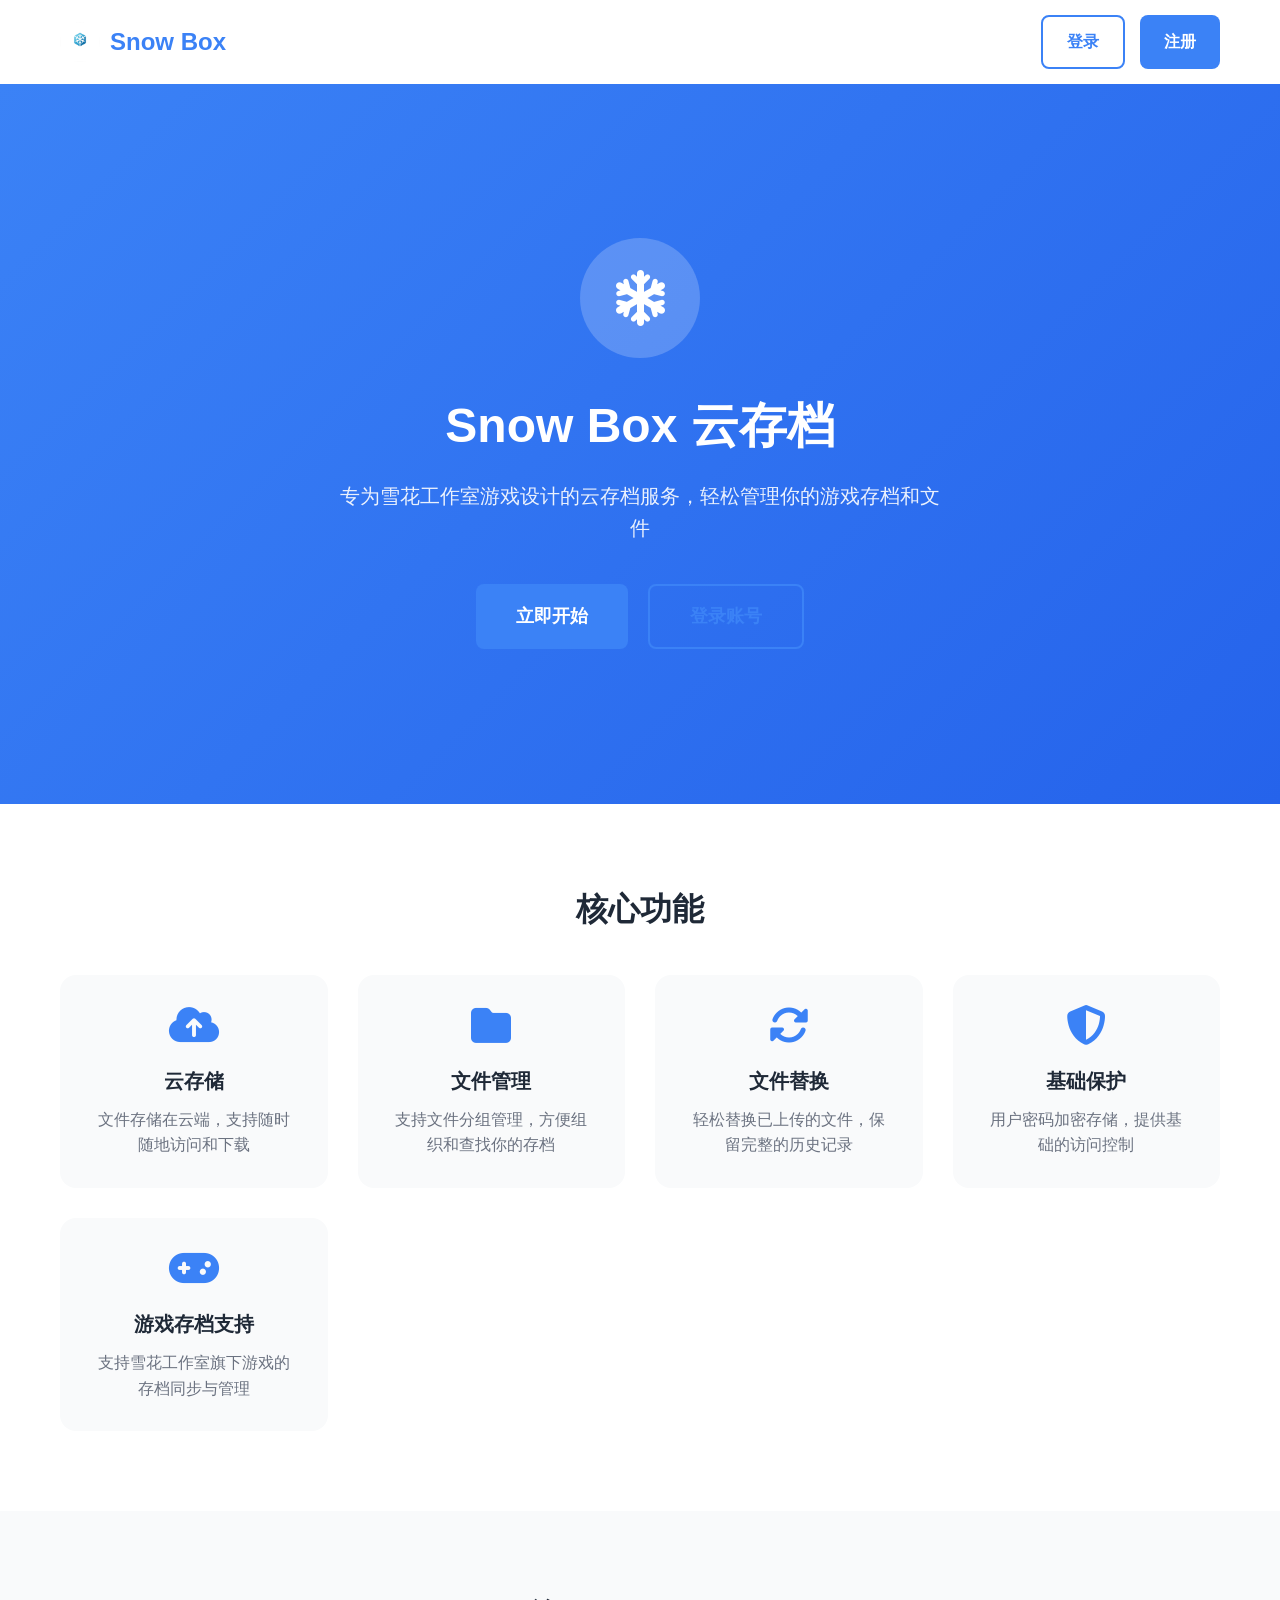
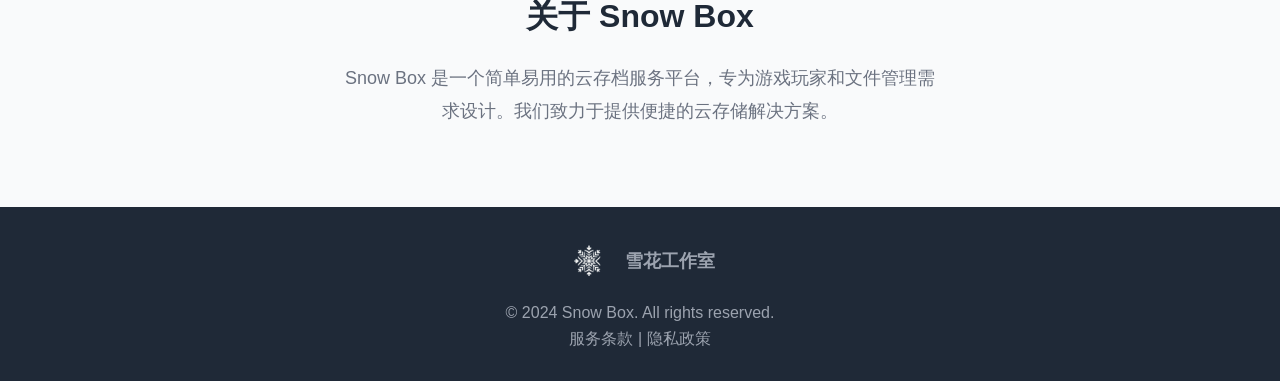
==== index.html @ e4f9a403 "修复 Pages Functions 导入路径问题" ====
<!DOCTYPE html>
<html lang="zh-CN">
<head>
  <meta charset="UTF-8">
  <meta name="viewport" content="width=device-width, initial-scale=1.0">
  <title>Snow Box - 云存档服务</title>
  <link rel="stylesheet" href="css/main.css">
  <link rel="stylesheet" href="css/index.css">
  <link rel="stylesheet" href="https://cdnjs.cloudflare.com/ajax/libs/font-awesome/6.4.0/css/all.min.css">
  <script src="js/auth.js"></script>
  <script>
    // 检查是否已登录
    document.addEventListener('DOMContentLoaded', function() {
      var currentUser = getCurrentUser();
      if (currentUser) {
        // 已登录，自动跳转到 dashboard
        window.location.href = 'dashboard.html';
      }
    });
  </script>
</head>
<body>
  <header>
    <div class="container">
      <nav>
        <div class="logo">
          <img src="logo.jpeg" alt="Snow Box Logo">
          <span>Snow Box</span>
        </div>
        <div class="nav-buttons">
          <a href="login.html" class="btn btn-secondary">登录</a>
          <a href="register.html" class="btn btn-primary">注册</a>
        </div>
      </nav>
    </div>
  </header>

  <section class="hero">
    <div class="container">
      <div class="hero-content">
        <div class="hero-icon">
          <i class="fas fa-snowflake"></i>
        </div>
        <h1>Snow Box 云存档</h1>
        <p>专为雪花工作室游戏设计的云存档服务，轻松管理你的游戏存档和文件</p>
        <div class="hero-buttons">
          <a href="register.html" class="btn btn-primary btn-large">立即开始</a>
          <a href="login.html" class="btn btn-secondary btn-large">登录账号</a>
        </div>
      </div>
    </div>
  </section>

  <section class="features">
    <div class="container">
      <h2>核心功能</h2>
      <div class="features-grid">
        <div class="feature-card">
          <i class="fas fa-cloud-upload-alt"></i>
          <h3>云存储</h3>
          <p>文件存储在云端，支持随时随地访问和下载</p>
        </div>
        <div class="feature-card">
          <i class="fas fa-folder"></i>
          <h3>文件管理</h3>
          <p>支持文件分组管理，方便组织和查找你的存档</p>
        </div>
        <div class="feature-card">
          <i class="fas fa-sync-alt"></i>
          <h3>文件替换</h3>
          <p>轻松替换已上传的文件，保留完整的历史记录</p>
        </div>
        <div class="feature-card">
          <i class="fas fa-shield-alt"></i>
          <h3>基础保护</h3>
          <p>用户密码加密存储，提供基础的访问控制</p>
        </div>
        <div class="feature-card">
          <i class="fas fa-gamepad"></i>
          <h3>游戏存档支持</h3>
          <p>支持雪花工作室旗下游戏的存档同步与管理</p>
        </div>
      </div>
    </div>
  </section>

  <section class="about">
    <div class="container">
      <h2>关于 Snow Box</h2>
      <p>Snow Box 是一个简单易用的云存档服务平台，专为游戏玩家和文件管理需求设计。我们致力于提供便捷的云存储解决方案。</p>
    </div>
  </section>

  <footer>
    <div class="container">
      <div class="studio-branding" style="display: flex; align-items: center; justify-content: center; gap: 12px; margin-bottom: 15px;">
        <img src="snowwhite.png" alt="雪花工作室" style="width: 48px; height: 48px;">
        <span style="font-weight: 600; color: #9ca3af; font-size: 18px;">雪花工作室</span>
      </div>
      <p>&copy; 2024 Snow Box. All rights reserved.</p>
      <p><a href="terms.html">服务条款</a> | <a href="privacy.html">隐私政策</a></p>
    </div>
  </footer>
</body>
</html>
---- css/main.css ----
:root {
  --primary-color: #3B82F6;
  --primary-dark: #2563EB;
  --secondary-color: #10B981;
  --accent-color: #F59E0B;
  --dark-color: #1F2937;
  --light-color: #F9FAFB;
  --text-primary: #111827;
  --text-secondary: #6B7280;
  --border-color: #E5E7EB;
  --success-color: #10B981;
  --error-color: #EF4444;
  --shadow-sm: 0 1px 2px 0 rgba(0, 0, 0, 0.05);
  --shadow-md: 0 4px 6px -1px rgba(0, 0, 0, 0.1), 0 2px 4px -1px rgba(0, 0, 0, 0.06);
  --shadow-lg: 0 10px 15px -3px rgba(0, 0, 0, 0.1), 0 4px 6px -2px rgba(0, 0, 0, 0.05);
  --transition: all 0.3s ease;
}

* {
  margin: 0;
  padding: 0;
  box-sizing: border-box;
}

html {
  scroll-behavior: smooth;
}

body {
  font-family: 'Inter', -apple-system, BlinkMacSystemFont, 'Segoe UI', Roboto, Oxygen, Ubuntu, Cantarell, sans-serif;
  line-height: 1.6;
  color: var(--text-primary);
  background-color: var(--light-color);
}

.container {
  max-width: 1200px;
  margin: 0 auto;
  padding: 0 20px;
}

.btn {
  display: inline-flex;
  align-items: center;
  justify-content: center;
  gap: 8px;
  padding: 12px 24px;
  border: none;
  border-radius: 8px;
  font-size: 16px;
  font-weight: 600;
  text-decoration: none;
  text-align: center;
  cursor: pointer;
  transition: var(--transition);
}

.btn-primary {
  background-color: var(--primary-color);
  color: white;
}

.btn-primary:hover {
  background-color: var(--primary-dark);
  transform: translateY(-2px);
  box-shadow: var(--shadow-md);
}

.btn-secondary {
  background-color: transparent;
  color: var(--primary-color);
  border: 2px solid var(--primary-color);
}

.btn-secondary:hover {
  background-color: var(--primary-color);
  color: white;
}

.btn-large {
  padding: 16px 40px;
  font-size: 18px;
}

.btn-logout {
  background-color: var(--error-color);
  color: white;
  padding: 8px 16px;
  font-size: 14px;
}

.btn-logout:hover {
  background-color: #DC2626;
}

.section {
  padding: 80px 0;
}

.section-title {
  font-size: 32px;
  font-weight: 700;
  text-align: center;
  margin-bottom: 40px;
  color: var(--dark-color);
}

.error-message {
  color: var(--error-color);
  font-size: 14px;
  margin-top: 5px;
  display: none;
}

.message {
  display: flex;
  align-items: center;
  gap: 10px;
  padding: 15px;
  border-radius: 8px;
  margin-top: 15px;
  display: none;
}

.message-success {
  background-color: #D1FAE5;
  color: #065F46;
}

.message-error {
  background-color: #FEE2E2;
  color: #991B1B;
}
---- css/index.css ----
header {
  background-color: white;
  box-shadow: var(--shadow-sm);
  padding: 15px 0;
}

nav {
  display: flex;
  justify-content: space-between;
  align-items: center;
}

.logo {
  display: flex;
  align-items: center;
  gap: 10px;
  font-size: 24px;
  font-weight: 700;
  color: var(--primary-color);
}

.logo img {
  height: 40px;
  border-radius: 50%;
}

.nav-buttons {
  display: flex;
  gap: 15px;
}

.hero {
  min-height: 80vh;
  display: flex;
  align-items: center;
  justify-content: center;
  background: linear-gradient(135deg, var(--primary-color) 0%, var(--primary-dark) 100%);
  color: white;
  text-align: center;
  padding: 60px 20px;
}

.hero-content {
  max-width: 600px;
}

.hero-icon {
  width: 120px;
  height: 120px;
  margin: 0 auto 30px;
  background-color: rgba(255, 255, 255, 0.2);
  border-radius: 50%;
  display: flex;
  align-items: center;
  justify-content: center;
  font-size: 56px;
}

.hero h1 {
  font-size: 48px;
  font-weight: 800;
  margin-bottom: 15px;
}

.hero p {
  font-size: 20px;
  margin-bottom: 40px;
  opacity: 0.9;
}

.hero-buttons {
  display: flex;
  gap: 20px;
  justify-content: center;
  flex-wrap: wrap;
}

.features {
  padding: 80px 20px;
  background-color: white;
}

.features h2 {
  text-align: center;
  font-size: 32px;
  font-weight: 700;
  color: var(--dark-color);
  margin-bottom: 40px;
}

.features-grid {
  display: grid;
  grid-template-columns: repeat(auto-fit, minmax(250px, 1fr));
  gap: 30px;
}

.feature-card {
  background-color: var(--light-color);
  border-radius: 16px;
  padding: 30px;
  text-align: center;
  transition: var(--transition);
}

.feature-card:hover {
  transform: translateY(-5px);
  box-shadow: var(--shadow-md);
}

.feature-card i {
  font-size: 40px;
  color: var(--primary-color);
  margin-bottom: 20px;
}

.feature-card h3 {
  font-size: 20px;
  color: var(--dark-color);
  margin-bottom: 10px;
}

.feature-card p {
  color: var(--text-secondary);
  line-height: 1.6;
}

.about {
  padding: 80px 20px;
  background-color: var(--light-color);
  text-align: center;
}

.about h2 {
  font-size: 32px;
  font-weight: 700;
  color: var(--dark-color);
  margin-bottom: 20px;
}

.about p {
  font-size: 18px;
  color: var(--text-secondary);
  max-width: 600px;
  margin: 0 auto;
  line-height: 1.8;
}

footer {
  background-color: var(--dark-color);
  color: #9CA3AF;
  padding: 30px 20px;
  text-align: center;
}

footer a {
  color: #9CA3AF;
  text-decoration: none;
  transition: var(--transition);
}

footer a:hover {
  color: white;
}

@media (max-width: 768px) {
  .hero h1 {
    font-size: 32px;
  }
  
  .hero p {
    font-size: 16px;
  }
  
  .hero-buttons {
    flex-direction: column;
    align-items: center;
  }
  
  .hero-buttons .btn {
    width: 100%;
    max-width: 250px;
  }
  
  .features-grid {
    grid-template-columns: 1fr;
  }
}
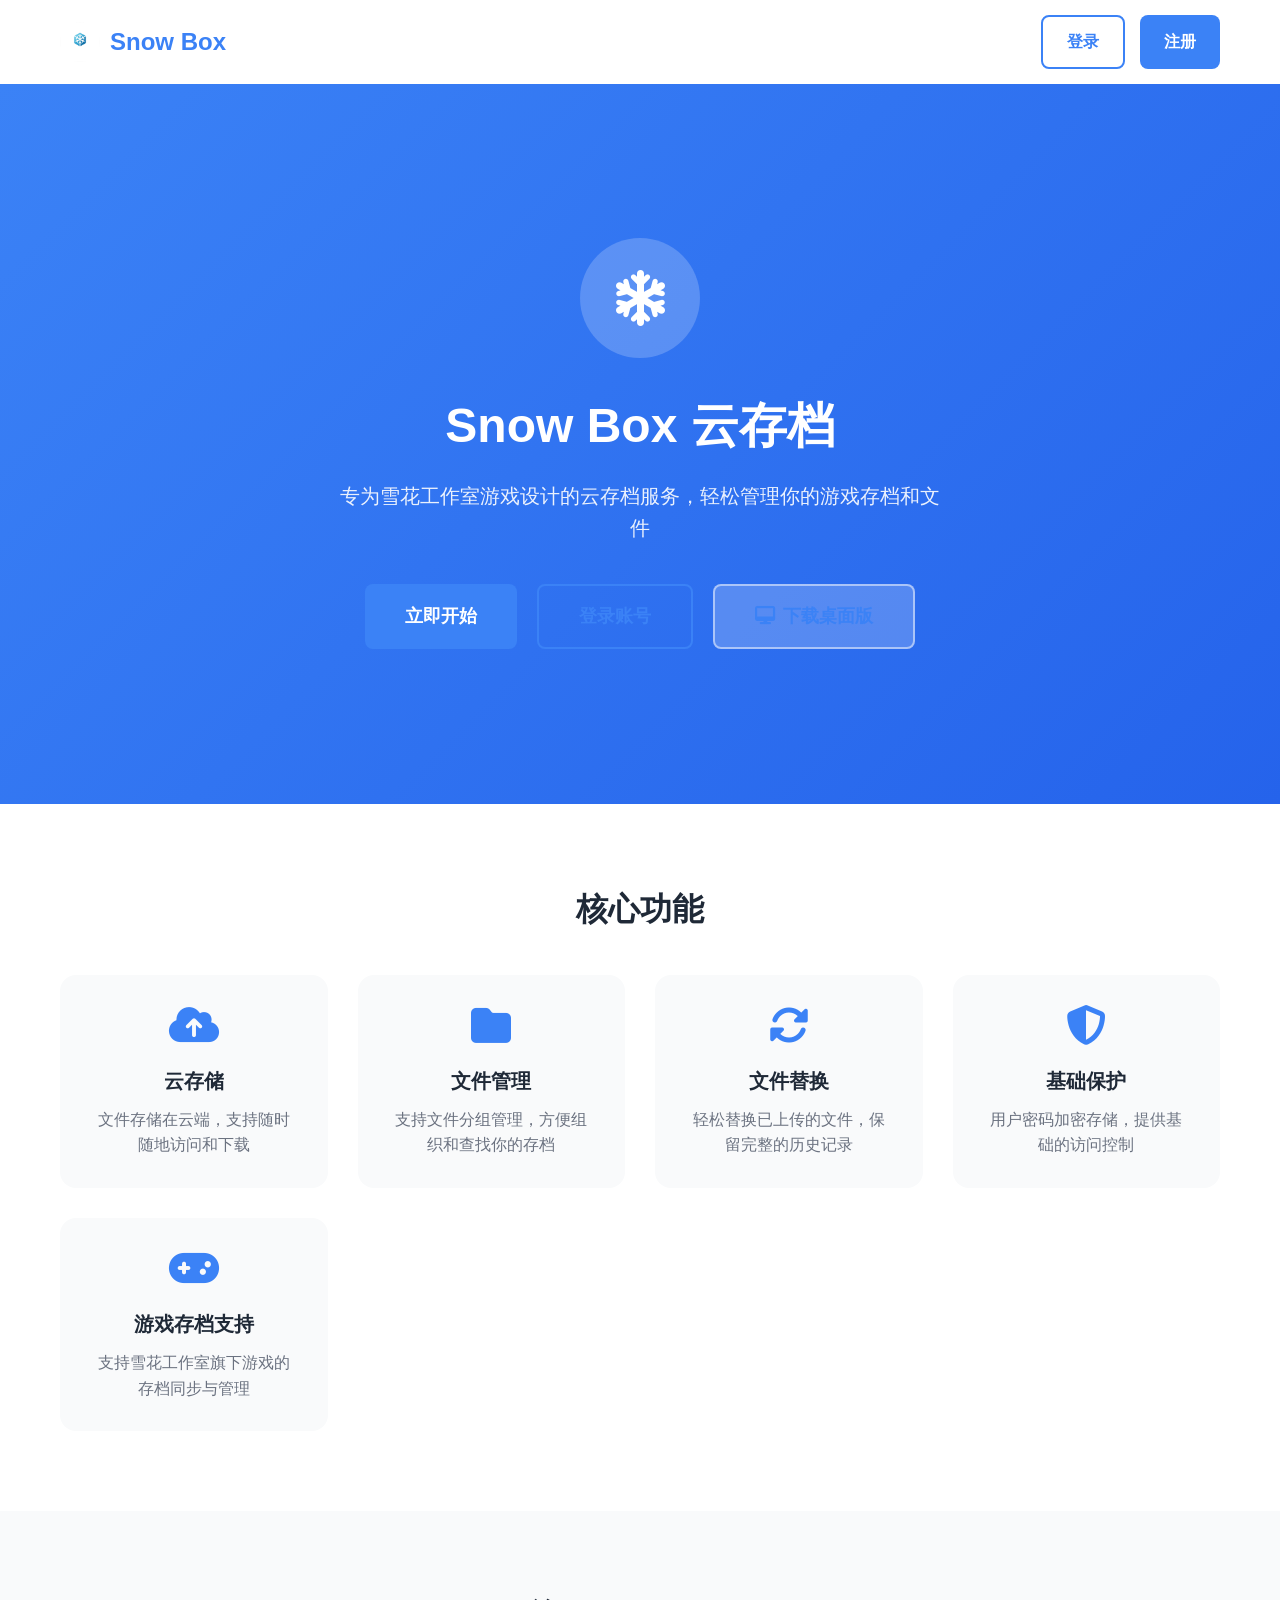
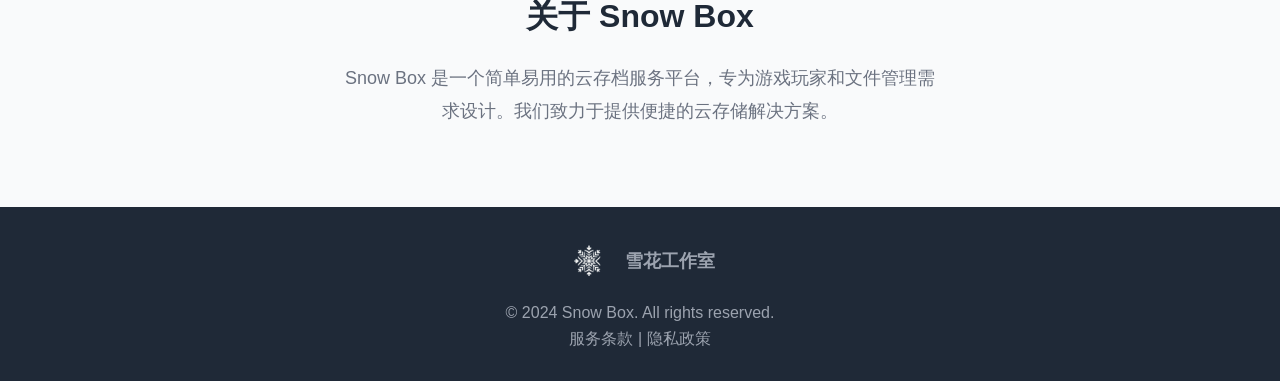
==== commit 87eff085: "添加桌面版下载入口并修复多项功能 - 用户中心侧边栏新增下载桌面版入口及下载页面 - 修复游戏列表HTTP 500错误，简化SQL查询 - 修复管理员设置用户权限卡住问题，添加权限验证 - 修复云文件" ====
--- a/index.html
+++ b/index.html
@@ -46,6 +46,9 @@
         <div class="hero-buttons">
           <a href="register.html" class="btn btn-primary btn-large">立即开始</a>
           <a href="login.html" class="btn btn-secondary btn-large">登录账号</a>
+          <a href="desktop.html" class="btn btn-secondary btn-large" style="background: rgba(255,255,255,0.2); border: 2px solid rgba(255,255,255,0.5);">
+            <i class="fas fa-desktop"></i> 下载桌面版
+          </a>
         </div>
       </div>
     </div>
